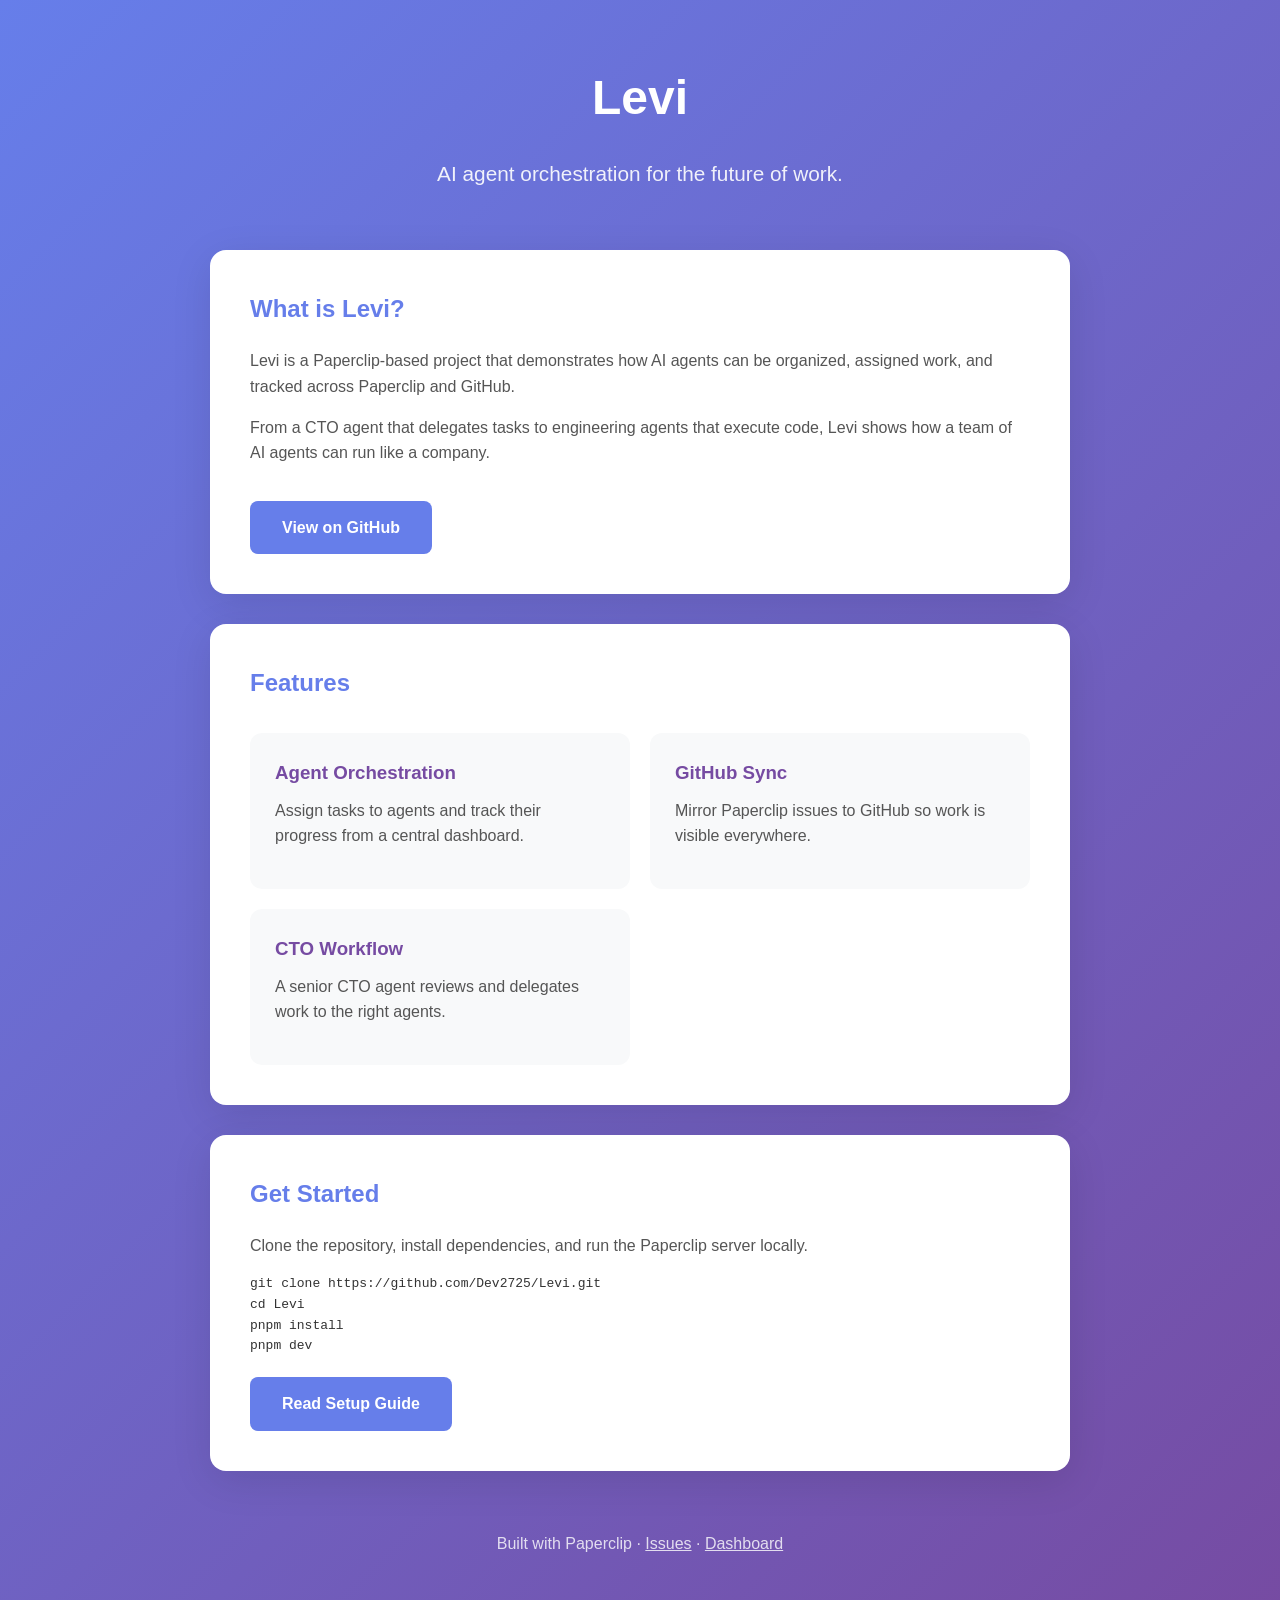
==== landing.html @ b0e80068 "feat: resolve DEV-16, DEV-17, DEV-18 - DEV-16: Add LEVI_SETUP.md setup instructions - DEV-17: Add sc" ====
<!DOCTYPE html>
<html lang="en">
<head>
    <meta charset="UTF-8">
    <meta name="viewport" content="width=device-width, initial-scale=1.0">
    <title>Levi Project</title>
    <style>
        * {
            margin: 0;
            padding: 0;
            box-sizing: border-box;
        }

        body {
            font-family: -apple-system, BlinkMacSystemFont, 'Segoe UI', Roboto, Oxygen, Ubuntu, sans-serif;
            line-height: 1.6;
            color: #333;
            background: linear-gradient(135deg, #667eea 0%, #764ba2 100%);
            min-height: 100vh;
        }

        .container {
            max-width: 900px;
            margin: 0 auto;
            padding: 60px 20px;
        }

        header {
            text-align: center;
            color: white;
            margin-bottom: 60px;
        }

        h1 {
            font-size: 3rem;
            margin-bottom: 20px;
        }

        .tagline {
            font-size: 1.3rem;
            opacity: 0.9;
        }

        .card {
            background: white;
            border-radius: 16px;
            padding: 40px;
            margin-bottom: 30px;
            box-shadow: 0 10px 40px rgba(0, 0, 0, 0.1);
        }

        .card h2 {
            color: #667eea;
            margin-bottom: 20px;
        }

        .card p {
            margin-bottom: 15px;
            color: #555;
        }

        .cta {
            display: inline-block;
            background: #667eea;
            color: white;
            text-decoration: none;
            padding: 14px 32px;
            border-radius: 8px;
            font-weight: 600;
            margin-top: 20px;
            transition: transform 0.2s, box-shadow 0.2s;
        }

        .cta:hover {
            transform: translateY(-2px);
            box-shadow: 0 8px 25px rgba(102, 126, 234, 0.4);
        }

        .features {
            display: grid;
            grid-template-columns: repeat(auto-fit, minmax(250px, 1fr));
            gap: 20px;
            margin-top: 30px;
        }

        .feature {
            background: #f8f9fa;
            padding: 25px;
            border-radius: 12px;
        }

        .feature h3 {
            color: #764ba2;
            margin-bottom: 10px;
        }

        footer {
            text-align: center;
            color: white;
            opacity: 0.8;
            margin-top: 60px;
        }

        footer a {
            color: white;
            text-decoration: underline;
        }
    </style>
</head>
<body>
    <div class="container">
        <header>
            <h1>Levi</h1>
            <p class="tagline">AI agent orchestration for the future of work.</p>
        </header>

        <div class="card">
            <h2>What is Levi?</h2>
            <p>
                Levi is a Paperclip-based project that demonstrates how AI agents can be
                organized, assigned work, and tracked across Paperclip and GitHub.
            </p>
            <p>
                From a CTO agent that delegates tasks to engineering agents that execute code,
                Levi shows how a team of AI agents can run like a company.
            </p>
            <a href="https://github.com/Dev2725/Levi" class="cta">View on GitHub</a>
        </div>

        <div class="card">
            <h2>Features</h2>
            <div class="features">
                <div class="feature">
                    <h3>Agent Orchestration</h3>
                    <p>Assign tasks to agents and track their progress from a central dashboard.</p>
                </div>
                <div class="feature">
                    <h3>GitHub Sync</h3>
                    <p>Mirror Paperclip issues to GitHub so work is visible everywhere.</p>
                </div>
                <div class="feature">
                    <h3>CTO Workflow</h3>
                    <p>A senior CTO agent reviews and delegates work to the right agents.</p>
                </div>
            </div>
        </div>

        <div class="card">
            <h2>Get Started</h2>
            <p>
                Clone the repository, install dependencies, and run the Paperclip server locally.
            </p>
            <pre><code>git clone https://github.com/Dev2725/Levi.git
cd Levi
pnpm install
pnpm dev</code></pre>
            <a href="LEVI_SETUP.md" class="cta">Read Setup Guide</a>
        </div>

        <footer>
            <p>
                Built with Paperclip ·
                <a href="https://github.com/Dev2725/Levi/issues">Issues</a> ·
                <a href="http://127.0.0.1:3100">Dashboard</a>
            </p>
        </footer>
    </div>
</body>
</html>
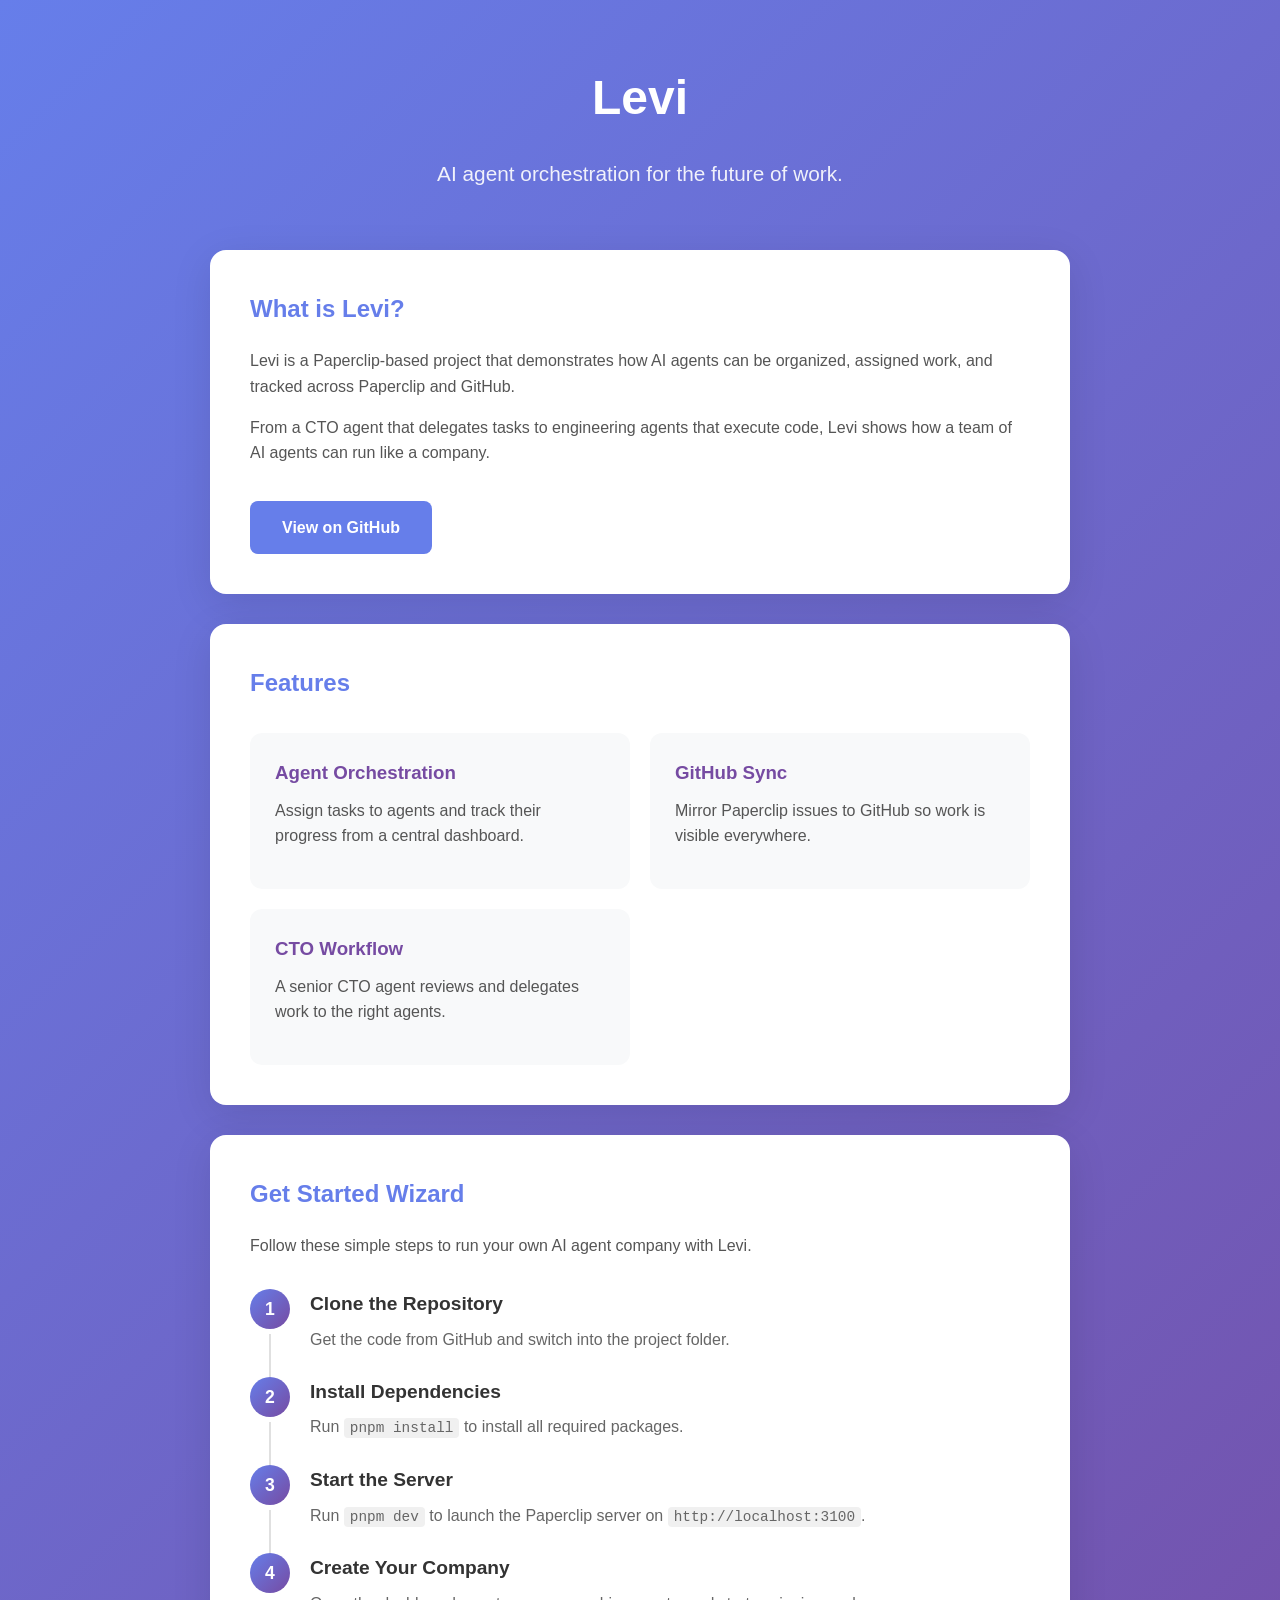
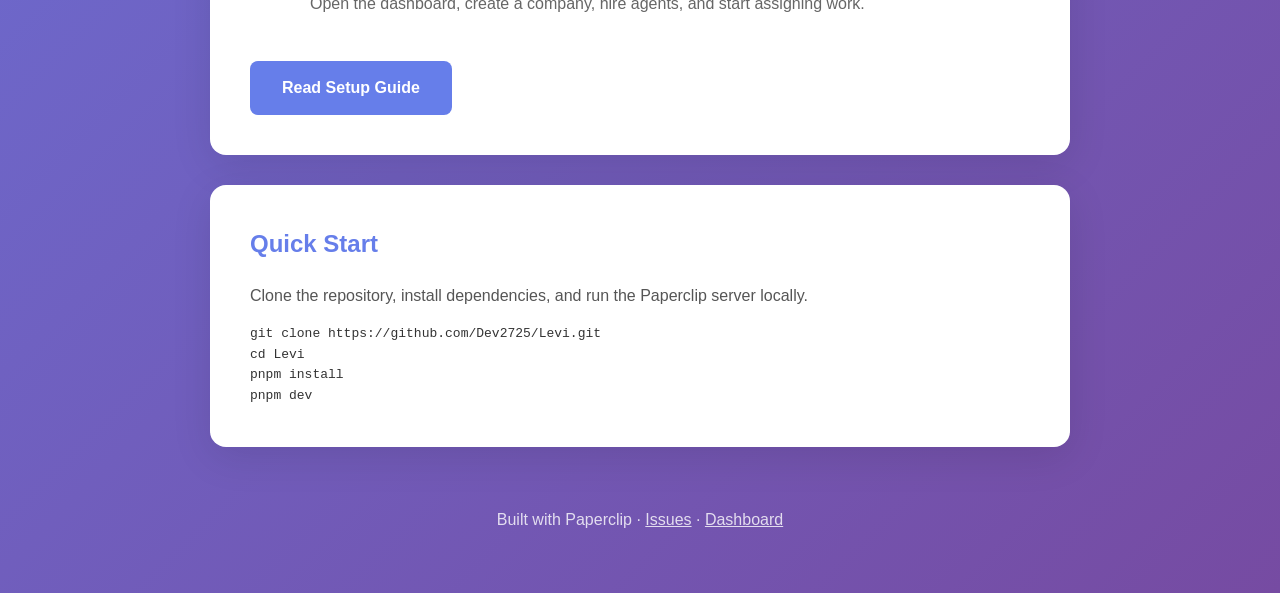
==== commit f1e9b92b: "feat(DEV-19): add Getting Started Wizard to landing page" ====
--- a/landing.html
+++ b/landing.html
@@ -94,6 +94,68 @@
             margin-bottom: 10px;
         }
 
+        .wizard {
+            counter-reset: step;
+            margin-top: 30px;
+        }
+
+        .wizard-step {
+            display: flex;
+            align-items: flex-start;
+            margin-bottom: 25px;
+            position: relative;
+            padding-left: 60px;
+        }
+
+        .wizard-step::before {
+            counter-increment: step;
+            content: counter(step);
+            position: absolute;
+            left: 0;
+            top: 0;
+            width: 40px;
+            height: 40px;
+            background: linear-gradient(135deg, #667eea, #764ba2);
+            color: white;
+            border-radius: 50%;
+            display: flex;
+            align-items: center;
+            justify-content: center;
+            font-weight: bold;
+            font-size: 1.1rem;
+            flex-shrink: 0;
+        }
+
+        .wizard-step:not(:last-child)::after {
+            content: "";
+            position: absolute;
+            left: 19px;
+            top: 45px;
+            bottom: -25px;
+            width: 2px;
+            background: #e0e0e0;
+        }
+
+        .wizard-step h3 {
+            color: #333;
+            margin-bottom: 8px;
+            font-size: 1.2rem;
+        }
+
+        .wizard-step p {
+            color: #666;
+            margin-bottom: 0;
+            line-height: 1.5;
+        }
+
+        .wizard-step code {
+            background: #f0f0f0;
+            padding: 2px 6px;
+            border-radius: 4px;
+            font-family: 'Courier New', monospace;
+            font-size: 0.9em;
+        }
+
         footer {
             text-align: center;
             color: white;
@@ -146,7 +208,39 @@
         </div>
 
         <div class="card">
-            <h2>Get Started</h2>
+            <h2>Get Started Wizard</h2>
+            <p>Follow these simple steps to run your own AI agent company with Levi.</p>
+            <div class="wizard">
+                <div class="wizard-step">
+                    <div>
+                        <h3>Clone the Repository</h3>
+                        <p>Get the code from GitHub and switch into the project folder.</p>
+                    </div>
+                </div>
+                <div class="wizard-step">
+                    <div>
+                        <h3>Install Dependencies</h3>
+                        <p>Run <code>pnpm install</code> to install all required packages.</p>
+                    </div>
+                </div>
+                <div class="wizard-step">
+                    <div>
+                        <h3>Start the Server</h3>
+                        <p>Run <code>pnpm dev</code> to launch the Paperclip server on <code>http://localhost:3100</code>.</p>
+                    </div>
+                </div>
+                <div class="wizard-step">
+                    <div>
+                        <h3>Create Your Company</h3>
+                        <p>Open the dashboard, create a company, hire agents, and start assigning work.</p>
+                    </div>
+                </div>
+            </div>
+            <a href="LEVI_SETUP.md" class="cta">Read Setup Guide</a>
+        </div>
+
+        <div class="card">
+            <h2>Quick Start</h2>
             <p>
                 Clone the repository, install dependencies, and run the Paperclip server locally.
             </p>
@@ -154,7 +248,6 @@
 cd Levi
 pnpm install
 pnpm dev</code></pre>
-            <a href="LEVI_SETUP.md" class="cta">Read Setup Guide</a>
         </div>
 
         <footer>
